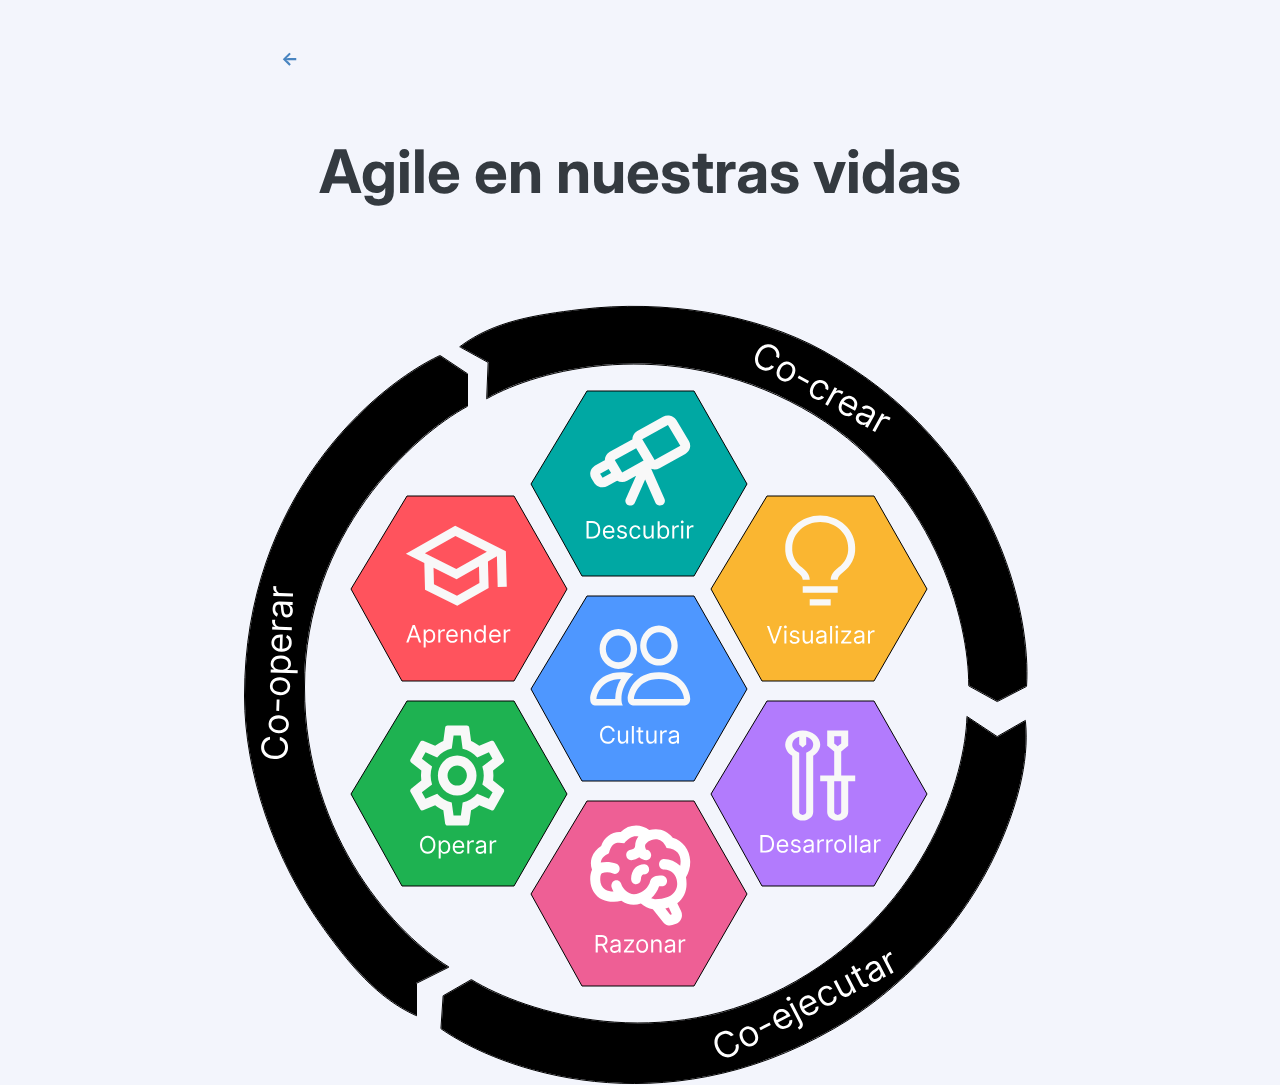
==== index.html @ 07efbf3f "Subiendo archivos v1.0" ====
<!DOCTYPE html>

<html lang="es">

	<head>
		<meta charset="UTF-8">
		<meta name="viewport" content="width=device-width">
		<title>Agile-Vida</title>
		<link rel="stylesheet" href="reset.css">
		<link rel="stylesheet" href="style.css">
		<link rel="preconnect" href="https://fonts.googleapis.com"><link rel="preconnect" href="https://fonts.gstatic.com" crossorigin><link href="https://fonts.googleapis.com/css2?family=Inter:wght@400&family=Montserrat:wght@300&display=swap" rel="stylesheet">
        <style> @import url('https://fonts.googleapis.com/css2?family=Inter:wght@400&family=Montserrat:wght@300&display=swap'); 
				@import url('https://fonts.googleapis.com/css2?family=Delicious+Handrawn&display=swap');
		</style>
		<link rel="preconnect" href="https://fonts.googleapis.com"> <link rel="preconnect" href="https://fonts.gstatic.com" crossorigin><link href="https://fonts.googleapis.com/css2?family=Delicious+Handrawn&display=swap" rel="stylesheet">
	</head>

	<body>
		<h id="atras"><a href="mensaje.html"> <- </a></h>
		<H>Agile en nuestras vidas</H>
		<main id="principal">
			<img id="circulo-izquierda" src="imagenes/circulo_izquierda.svg"alt="Logo de la barberia Alura">
			<img id="texto-operar" src="imagenes/nombres/Co-operar.svg">
			<img id="circulo-derecha" src="imagenes/circulo_derecha.svg">
			<img id="texto-crear" src="imagenes/nombres/Co-crear.svg">
			<img id="circulo-bajo" src="imagenes/circulo_bajo.svg">
			<img id="texto-ejecutar" src="imagenes/nombres/Co-ejecutar.svg">

			<img id="cultura" src="imagenes/cultura.svg">
			<img id="icono-cultura" src="imagenes/iconos/cultura.svg">
			<img id="nombre-cultura" src="imagenes/nombres/Cultura.svg">
			
			<img id="desarrollar" src="imagenes/desarrollar.svg">
			<img id="icono-desarrollar" src="imagenes/iconos/desarrollar.svg">
			<img id="nombre-desarrollar" src="imagenes/nombres/Desarrollar.svg">
					
			<img id="razonar" src="imagenes/razonar.svg">
			<img id="icono-razonar" src="imagenes/iconos/razonar.svg">
			<img id="nombre-razonar" src="imagenes/nombres/Razonar.svg">
			
			<img id="operar" src="imagenes/operar.svg">
			<img id="icono-operar" src="imagenes/iconos/operar.svg">
			<img id="nombre-operar" src="imagenes/nombres/Operar.svg">
			
			<img id="aprender" src="imagenes/aprender.svg">
			<img id="icono-aprender" src="imagenes/iconos/aprender.svg">
			<img id="nombre-aprender" src="imagenes/nombres/Aprender.svg">
			
			<img id="descubrir" src="imagenes/descubrir.svg">
			<img id="icono-descubrir" src="imagenes/iconos/descubrir.svg">
			<img id="nombre-descubrir" src="imagenes/nombres/Descubrir.svg">
			
			<img id="visualizar" src="imagenes/visualizar.svg">
			<img id="icono-visualizar" src="imagenes/iconos/visualizar.svg">
			<img id="nombre-visualizar" src="imagenes/nombres/Visualizar.svg">
		</main>

		<div id="ventana-emergente">
			<span id="cerrar">X</span>
			<p id="texto">default text</p>
		</div>

		<script>

			var imagenes = document.querySelectorAll("img");

			for (var i = 0; i < imagenes.length; i++) {
				imagenes[i].addEventListener("click", function() {
					var idImagen = this.id;
					
					switch (idImagen) {
						case ("icono-cultura"):
						document.getElementById("icono-cultura").addEventListener("click", implementarVentana("Como pensamos, sentimos y vivimos. Apertura a nuevas formas"));
						break;

						case ("icono-desarrollar"):
						document.getElementById("icono-desarrollar").addEventListener("click", implementarVentana("Lo que hagas, hazlo bien. Hazlo por ti"));
						break;

						case ("icono-razonar"):
						document.getElementById("icono-razonar").addEventListener("click", implementarVentana("Mirar en retrospectiva. Aprender del pasado"));
						break;

						case ("icono-operar"):
						document.getElementById("icono-operar").addEventListener("click", implementarVentana("Revisa tu proceso ¿Sí estás haciendo lo que te genere bienestar?"));
						break;

						case ("icono-aprender"):
						document.getElementById("icono-aprender").addEventListener("click", implementarVentana("Falla rápido, aprende rápido. Aprende constantemente!!!!"));
						break;

						case ("icono-descubrir"):
						document.getElementById("icono-descubrir").addEventListener("click", implementarVentana("Descubre el problema: coge al toro por los cuernos"));
						break;

						case ("icono-visualizar"):
						document.getElementById("icono-visualizar").addEventListener("click", implementarVentana("Desing Thinking  ->Necesidad:¿Qué me genera valor? - MVP"));
						break;

						case ("texto-operar"):
						document.getElementById("texto-operar").addEventListener("click", implementarVentana("La vida no se vive sola. Crea grupos diversos"));
						break;

						case ("texto-crear"):
						document.getElementById("texto-crear").addEventListener("click", implementarVentana("Infórmate. Las nuevas ideas no nacen de la nada"));
						break;
						
						case ("texto-ejecutar"):
						document.getElementById("texto-ejecutar").addEventListener("click", implementarVentana("Los pequeños logros como entregables constantes"));
						break;
					}
				
				});
			}
			
			function implementarVentana(mensajeVentana) {
			document.getElementById("ventana-emergente").style.display = "block";
			document.getElementById("principal").style.filter = "blur(10px)";
			document.getElementById("texto").textContent = mensajeVentana;
			}
		
			document.getElementById("cerrar").addEventListener("click", function() {
			document.getElementById("ventana-emergente").style.display = "none";
			document.getElementById("principal").setAttribute("style", "filter: none");
			});
		</script>

	</body>


</html>
---- style.css ----
body{
    background-color: #F3F5FC;
}

h {
	padding: 67px 0;
    width: 840px;
	margin: 0 auto;
    display: block;
    font-family: 'Inter';
    font-style: normal;
    font-weight: 700;
    font-size: 60px;
    line-height: 120%;
    text-align: center;
    color: #343A40;
    position: relative;
    top: 49px;
}

#principal{
	padding-top: 3em;
    margin: 0 auto;
    filter: none;
    width: 840px;
	position: relative;
}

#circulo-izquierda{
	position: absolute;
	left: 24px;
	top: 129px;
}
#texto-operar{
	position: absolute;
	left: 40px;
    top: 360px;
}

#circulo-derecha{
	position: absolute;
	left: 238px;
	top: 80px;
}
#texto-crear{
	position: absolute;
	left: 530px;
    top: 115px;
}

#circulo-bajo{
	position: absolute;
	left: 220px;
	top: 490px;
}
#texto-ejecutar{
	position: absolute;
	left: 490px;
    top: 720px;
}

#cultura{
    position: absolute;
    left: 310px;
    top: 370px;
}
#icono-cultura{
    position: absolute;
    left: 370px;
    top: 400px;
}
#nombre-cultura{
    position: absolute;
    left: 380px;
    top: 500px;
}

#desarrollar{
    position: absolute;
    left: 490px;
    top: 475px;
}
#icono-desarrollar{
    position: absolute;
    left: 565px;
    top: 505px;
}
#nombre-desarrollar{
    position: absolute;
    left: 540px;
    top: 610px;
}

#razonar{
    position: absolute;
    left: 310px;
    top: 575px;	
}
#icono-razonar{
    position: absolute;
    left: 370px;
    top: 600px;
}
#nombre-razonar{
    position: absolute;
    left: 375px;
    top: 710px;
}

#operar{
    position: absolute;
    left: 130px;
    top: 475px;
}
#icono-operar{
    position: absolute;
    left: 190px;
    top: 500px;
}
#nombre-operar{
    position: absolute;
    left: 200px;
    top: 610px;
}

#aprender{
    position: absolute;
    left: 130px;
    top: 270px;
}
#icono-aprender{
    position: absolute;
    left: 185px;
    top: 300px;
}
#nombre-aprender{
    position: absolute;
    left: 186px;
    top: 400px;
}

#descubrir{
    position: absolute;
    left: 310px;
    top: 165px;
}
#icono-descubrir{
    position: absolute;
    left: 370px;
    top: 190px;
}
#nombre-descubrir{
    position: absolute;
    left: 366px;
    top: 295px;
}

#visualizar{
    position: absolute;
    left: 490px;
    top: 270px;
}
#icono-visualizar{
    position: absolute;
    left: 565px;
    top: 290px;
}
#nombre-visualizar{
    position: absolute;
    left: 546px;
    top: 400px;
}

#ventana-emergente {

    display: none;
	position: relative;
	top: 50%;
	left: 50%;
	transform: translate(15%, 0%);
	width: 200px;
	height: 270px;

	/* White */

	background: #FFFFFF;
	/* shadow */

	box-shadow: 0px 24px 32px -8px rgba(0, 0, 0, 0.08);
	border-radius: 32px;
	padding: 10px 60px;
  }

#cerrar{
    display: block;
    position: relative;
    left: 99%;

    font-family: 'Delicious Handrawn';
    font-style: normal;
    font-weight: 700;
    font-size: 20px;
    padding: 10px;
}

#texto{
    font-family: 'Delicious Handrawn';
    font-style: normal;
    font-weight: 700;
    font-size: 30px; 
    text-align: center;
    padding: 20px;
}

#icono-visualizar:hover, #cerrar:hover, #icono-descubrir:hover, 
#icono-aprender:hover, #icono-operar:hover, #icono-razonar:hover, 
#icono-desarrollar:hover, #icono-cultura:hover, #texto-ejecutar:hover, 
#texto-crear:hover, #texto-operar:hover, #atras{
    transform: scale(115%);
    transition: 400ms;
}

.pag-mensaje{
    font-family: 'Amatic SC';
    font-style: normal;

    padding: 67px 0;
    width: 840px;
	margin: 0 auto;
    display: block;
    font-weight: 700;
    font-size: 60px;
    line-height: 120%;
    text-align: center;
    color: #4884c0;
    position: relative;
    top: 49px;
}

h2 {
    padding: 67px 0;
}

a {
    padding: 67px 0;
    text-transform: uppercase;
    color: #4884c0;
    font-weight: bold;
    text-decoration: none;
}

a:hover {
    color: #343A40;
    transform: scale(200%);
    transition: 400ms;
}

#atras{
    padding: 0%;
    font-size: medium;
    left: -350px;
}
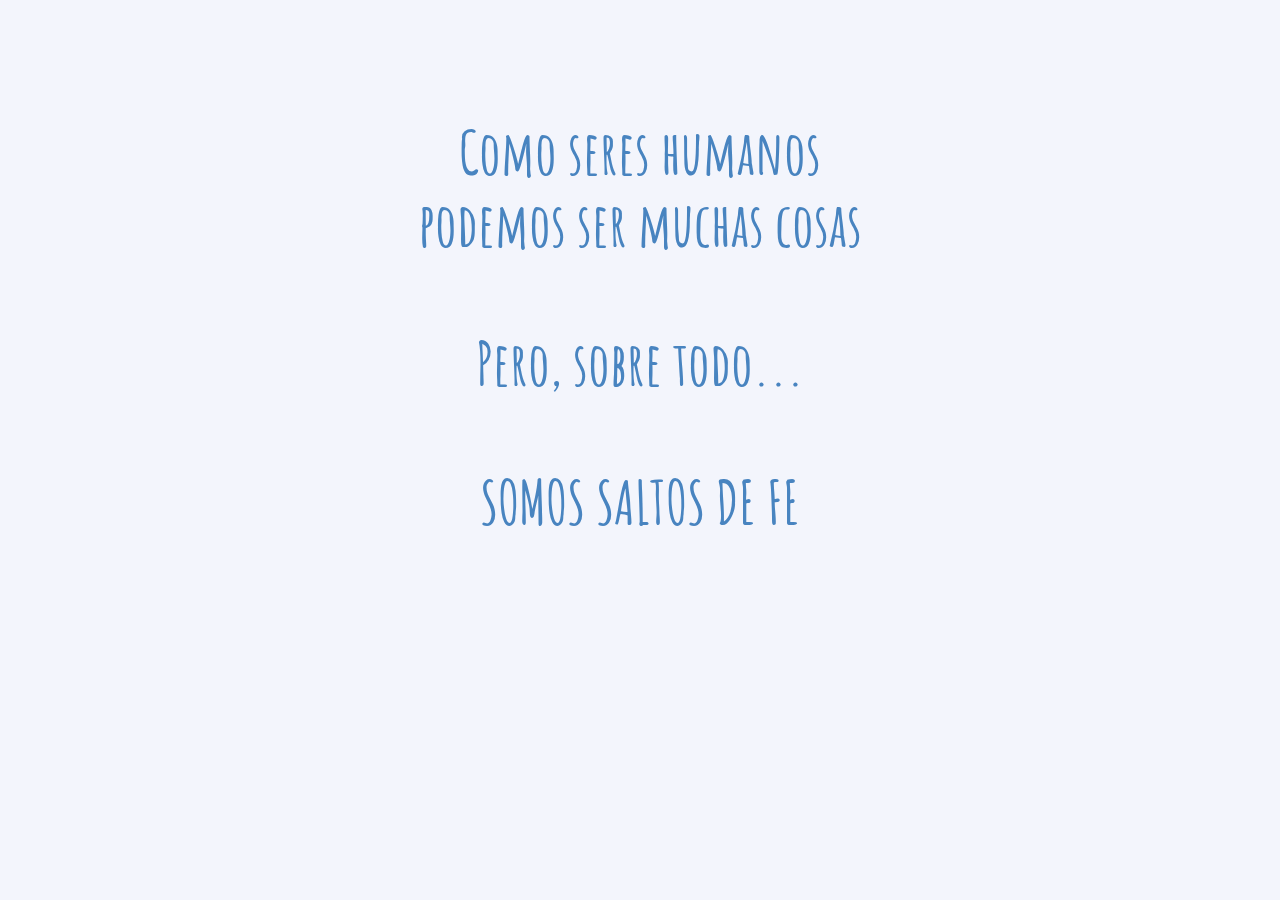
==== commit 12fa44e2: "Cambio de pagina principal" ====
--- a/index.html
+++ b/index.html
@@ -8,125 +8,18 @@
 		<title>Agile-Vida</title>
 		<link rel="stylesheet" href="reset.css">
 		<link rel="stylesheet" href="style.css">
-		<link rel="preconnect" href="https://fonts.googleapis.com"><link rel="preconnect" href="https://fonts.gstatic.com" crossorigin><link href="https://fonts.googleapis.com/css2?family=Inter:wght@400&family=Montserrat:wght@300&display=swap" rel="stylesheet">
-        <style> @import url('https://fonts.googleapis.com/css2?family=Inter:wght@400&family=Montserrat:wght@300&display=swap'); 
-				@import url('https://fonts.googleapis.com/css2?family=Delicious+Handrawn&display=swap');
-		</style>
-		<link rel="preconnect" href="https://fonts.googleapis.com"> <link rel="preconnect" href="https://fonts.gstatic.com" crossorigin><link href="https://fonts.googleapis.com/css2?family=Delicious+Handrawn&display=swap" rel="stylesheet">
-	</head>
+		<link rel="preconnect" href="https://fonts.googleapis.com">
+        <link rel="preconnect" href="https://fonts.gstatic.com" crossorigin>
+        <link href="https://fonts.googleapis.com/css2?family=Amatic+SC:wght@700&family=Delicious+Handrawn&display=swap" rel="stylesheet">
+        <style>
+            @import url('https://fonts.googleapis.com/css2?family=Amatic+SC:wght@700&family=Delicious+Handrawn&display=swap');
+        </style>
 
-	<body>
-		<h id="atras"><a href="mensaje.html"> <- </a></h>
-		<H>Agile en nuestras vidas</H>
-		<main id="principal">
-			<img id="circulo-izquierda" src="imagenes/circulo_izquierda.svg"alt="Logo de la barberia Alura">
-			<img id="texto-operar" src="imagenes/nombres/Co-operar.svg">
-			<img id="circulo-derecha" src="imagenes/circulo_derecha.svg">
-			<img id="texto-crear" src="imagenes/nombres/Co-crear.svg">
-			<img id="circulo-bajo" src="imagenes/circulo_bajo.svg">
-			<img id="texto-ejecutar" src="imagenes/nombres/Co-ejecutar.svg">
+	<body class="pag-mensaje">
 
-			<img id="cultura" src="imagenes/cultura.svg">
-			<img id="icono-cultura" src="imagenes/iconos/cultura.svg">
-			<img id="nombre-cultura" src="imagenes/nombres/Cultura.svg">
-			
-			<img id="desarrollar" src="imagenes/desarrollar.svg">
-			<img id="icono-desarrollar" src="imagenes/iconos/desarrollar.svg">
-			<img id="nombre-desarrollar" src="imagenes/nombres/Desarrollar.svg">
-					
-			<img id="razonar" src="imagenes/razonar.svg">
-			<img id="icono-razonar" src="imagenes/iconos/razonar.svg">
-			<img id="nombre-razonar" src="imagenes/nombres/Razonar.svg">
-			
-			<img id="operar" src="imagenes/operar.svg">
-			<img id="icono-operar" src="imagenes/iconos/operar.svg">
-			<img id="nombre-operar" src="imagenes/nombres/Operar.svg">
-			
-			<img id="aprender" src="imagenes/aprender.svg">
-			<img id="icono-aprender" src="imagenes/iconos/aprender.svg">
-			<img id="nombre-aprender" src="imagenes/nombres/Aprender.svg">
-			
-			<img id="descubrir" src="imagenes/descubrir.svg">
-			<img id="icono-descubrir" src="imagenes/iconos/descubrir.svg">
-			<img id="nombre-descubrir" src="imagenes/nombres/Descubrir.svg">
-			
-			<img id="visualizar" src="imagenes/visualizar.svg">
-			<img id="icono-visualizar" src="imagenes/iconos/visualizar.svg">
-			<img id="nombre-visualizar" src="imagenes/nombres/Visualizar.svg">
-		</main>
+        <h1>Como seres humanos</h>
+        <h1>podemos ser muchas cosas</h>
+        <h2>Pero, sobre todo...</h>
+        <h3><a href="mensaje.html">somos Saltos de Fe</a></h3>
 
-		<div id="ventana-emergente">
-			<span id="cerrar">X</span>
-			<p id="texto">default text</p>
-		</div>
-
-		<script>
-
-			var imagenes = document.querySelectorAll("img");
-
-			for (var i = 0; i < imagenes.length; i++) {
-				imagenes[i].addEventListener("click", function() {
-					var idImagen = this.id;
-					
-					switch (idImagen) {
-						case ("icono-cultura"):
-						document.getElementById("icono-cultura").addEventListener("click", implementarVentana("Como pensamos, sentimos y vivimos. Apertura a nuevas formas"));
-						break;
-
-						case ("icono-desarrollar"):
-						document.getElementById("icono-desarrollar").addEventListener("click", implementarVentana("Lo que hagas, hazlo bien. Hazlo por ti"));
-						break;
-
-						case ("icono-razonar"):
-						document.getElementById("icono-razonar").addEventListener("click", implementarVentana("Mirar en retrospectiva. Aprender del pasado"));
-						break;
-
-						case ("icono-operar"):
-						document.getElementById("icono-operar").addEventListener("click", implementarVentana("Revisa tu proceso ¿Sí estás haciendo lo que te genere bienestar?"));
-						break;
-
-						case ("icono-aprender"):
-						document.getElementById("icono-aprender").addEventListener("click", implementarVentana("Falla rápido, aprende rápido. Aprende constantemente!!!!"));
-						break;
-
-						case ("icono-descubrir"):
-						document.getElementById("icono-descubrir").addEventListener("click", implementarVentana("Descubre el problema: coge al toro por los cuernos"));
-						break;
-
-						case ("icono-visualizar"):
-						document.getElementById("icono-visualizar").addEventListener("click", implementarVentana("Desing Thinking  ->Necesidad:¿Qué me genera valor? - MVP"));
-						break;
-
-						case ("texto-operar"):
-						document.getElementById("texto-operar").addEventListener("click", implementarVentana("La vida no se vive sola. Crea grupos diversos"));
-						break;
-
-						case ("texto-crear"):
-						document.getElementById("texto-crear").addEventListener("click", implementarVentana("Infórmate. Las nuevas ideas no nacen de la nada"));
-						break;
-						
-						case ("texto-ejecutar"):
-						document.getElementById("texto-ejecutar").addEventListener("click", implementarVentana("Los pequeños logros como entregables constantes"));
-						break;
-					}
-				
-				});
-			}
-			
-			function implementarVentana(mensajeVentana) {
-			document.getElementById("ventana-emergente").style.display = "block";
-			document.getElementById("principal").style.filter = "blur(10px)";
-			document.getElementById("texto").textContent = mensajeVentana;
-			}
-		
-			document.getElementById("cerrar").addEventListener("click", function() {
-			document.getElementById("ventana-emergente").style.display = "none";
-			document.getElementById("principal").setAttribute("style", "filter: none");
-			});
-		</script>
-
-	</body>
-
-
-</html>
-
+    </body>
